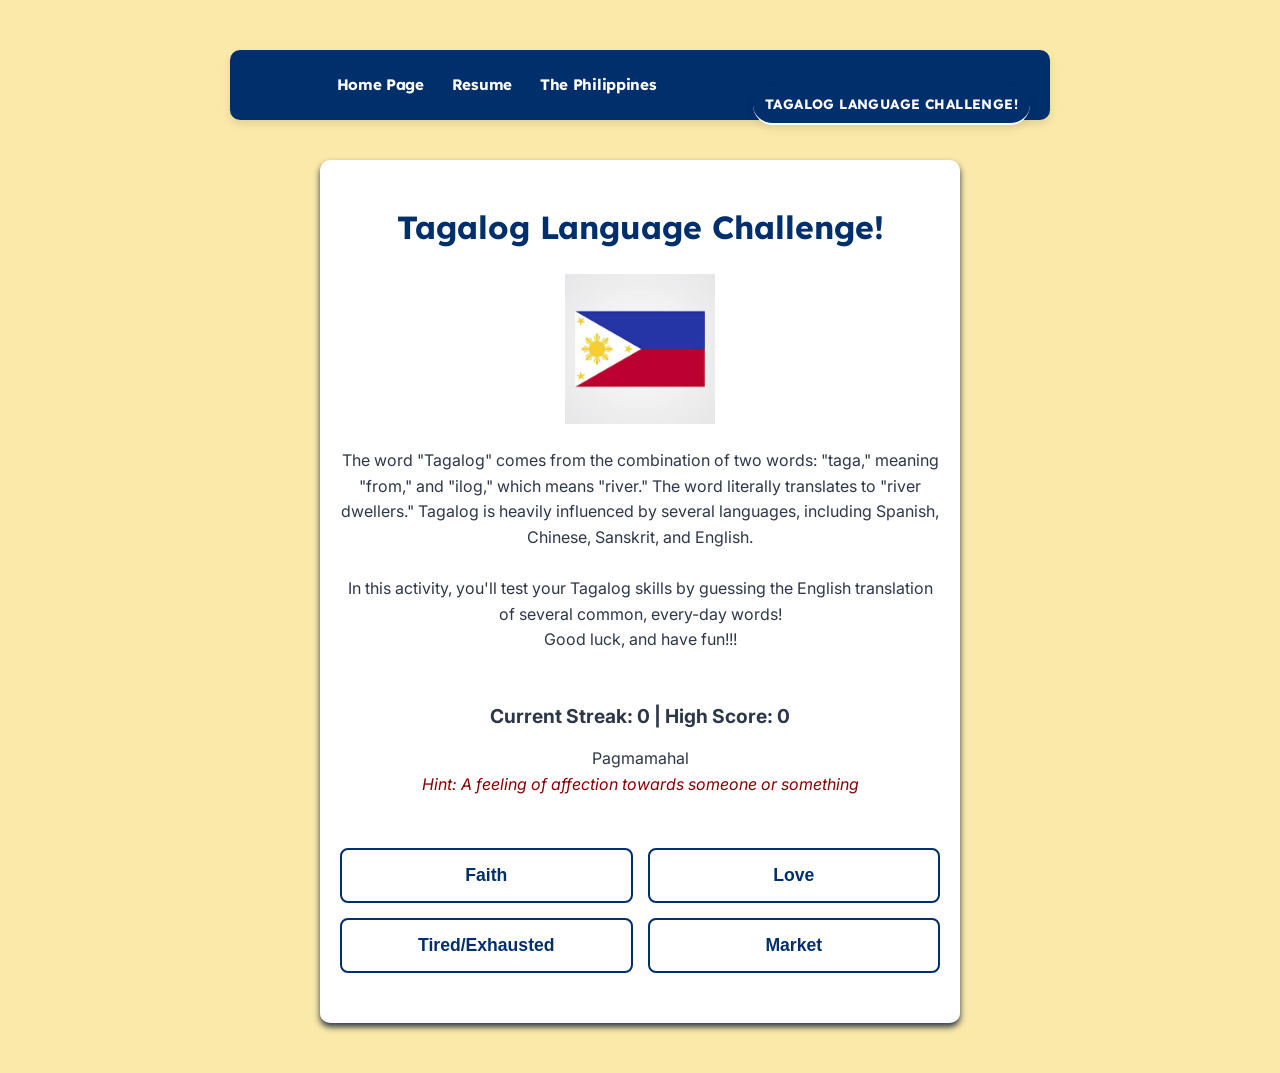
==== app.html @ 9882e41e "Add files via upload" ====
<!DOCTYPE html>
<html lang="en">
<head>
    
    <meta charset="UTF-8">
    <meta name="viewport" content="width=device-width, initial-scale=1.0">
    <title>Tagalog Flashcard Trainer</title>
    
    <link rel="preconnect" href="https://fonts.googleapis.com">
    <link rel="preconnect" href="https://fonts.gstatic.com" crossorigin>
    <link href="https://fonts.googleapis.com/css2?family=Inter:wght@400;500&family=Lexend:wght@600;700&display=swap" rel="stylesheet">
    <link rel="stylesheet" href="custom.css">

</head>
<body>
    
    <div class="nav-menu"> 
        <a href="index.html">Home Page</a>
        <a href="resume.html">Resume</a>
        <a href="scratch.html">The Philippines</a>
        <a href="#" class="active">Tagalog Language Challenge!</a>
    </div>

    <div class="app-container content-box">

        <h1 style="color:#002f6c; text-align:center">Tagalog Language Challenge!</h1>

    <div>
        <img src="Flag3.jpeg" height="150" alt="Filipino Flag">

        <p>
            The word "Tagalog" comes from the combination of two words: "taga," meaning "from," and "ilog," which means "river." The word literally translates to "river dwellers." Tagalog is heavily influenced by several languages, including Spanish, Chinese, Sanskrit, and English. <br><br>
            In this activity, you'll test your Tagalog skills by guessing the English translation of several common, every-day words! <br>
            Good luck, and have fun!!! <br>
        </p>

        <div class="progress-container">
            <div id="progress" class="progress-bar"></div>
        </div>

        <div class="score-tracker">
            Current Streak: <span id="streak-count">0</span> |
            High Score: <span id="high-score">0</span>
        </div>

        <div class="Flashcard">
            <div id="card-word" class="tagalog-word">Mabuhay!</div>
            <div id="card-hint" class="context-hint">Positive greeting or excited exclamation</div>
        </div>

        <div id="feedback-msg" class="feedback"></div>

        <div class="options-grid">
            <!-- Updated onclick function names to match the script precisely -->
            <button class="btn-option" onclick="checkAnswer(0)" id="opt0">Option #1</button>
            <button class="btn-option" onclick="checkAnswer(1)" id="opt1">Option #2</button>
            <button class="btn-option" onclick="checkAnswer(2)" id="opt2">Option #3</button>
            <button class="btn-option" onclick="checkAnswer(3)" id="opt3">Option #4</button>
        </div>

        <script>
            // Added missing commas between objects
            const vocabularyPool = [
                { word: "Mabuhay", hint: "Positive greeting or excited exclamation", correct: "Welcome" },
                { word: "Nanay", hint: "Indicates an affectionate relationship with a maternal elder", correct: "Mom" },
                { word: "Tatay", hint: "Indicates an affectionate relationship with a paternal elder", correct: "Dad" },
                { word: "Kaligayahan", hint: "Positive adjective for describing feelings", correct: "Joy" },
                { word: "Pamilya", hint: "A collection of relatives", correct: "Family" },
                { word: "Simbahan", hint: "A place to go to worship", correct: "Church" },
                { word: "Pagmamahal", hint: "A feeling of affection towards someone or something", correct: "Love" },
                { word: "Umaga", hint: "Hours in the day before noon", correct: "Morning" },
                { word: "Gabi", hint: "Hours in the day after 6pm", correct: "Night/Evening" },
                { word: "Palagi", hint: "An extended or infinite period of time", correct: "Forever" },
                { word: "Maganda", hint: "A synonym for pretty or attractive", correct: "Beautiful" },
                { word: "Masarap", hint: "To taste good", correct: "Delicious" },
                { word: "Gutom", hint: "To crave or desire food", correct: "Hungry" },
                { word: "Pagod", hint: "The feeling you get at the end of a long day", correct: "Tired/Exhausted" },
                { word: "Pananampalataya", hint: "Belief in something you cannot see or feel", correct: "Faith" },
                { word: "Palengke", hint: "A place to go to shop", correct: "Market" }
            ];

            // Standardized capitalization across all variables
            let currentCardIndex = 0;
            let streak = 0;
            let highestStreak = 0;
            let currentOptions = [];

            function initGame() {
                vocabularyPool.sort(() => Math.random() - 0.5);
                loadCard(0);
            }

            function loadCard(index){
                if(index >= vocabularyPool.length){
                    index = 0;
                    vocabularyPool.sort(() => Math.random() - 0.5);
                }

                currentCardIndex = index;
                const currentItem = vocabularyPool[index];

                document.getElementById("card-word").innerText = currentItem.word;
                // Swapped single quotes to backticks for template strings
                document.getElementById("card-hint").innerText = `Hint: ${currentItem.hint}`;
                document.getElementById("feedback-msg").innerText = "";

                let options = [currentItem.correct];
                while (options.length < 4) {
                    let randomItem = vocabularyPool[Math.floor(Math.random() * vocabularyPool.length)].correct;
                    if (!options.includes(randomItem)) {
                        options.push(randomItem);
                    }
                }

                options.sort(() => Math.random() - 0.5);
                currentOptions = options;

                for(let i = 0; i < 4; i++){
                    // Swapped string formatting so IDs hook accurately
                    document.getElementById("opt" + i).innerText = options[i];
                    document.getElementById("opt" + i).disabled = false;
                }

                let progressPercent = (index / vocabularyPool.length) * 100;
                document.getElementById("progress").style.width = `${progressPercent}%`;
            }

            function checkAnswer(selectedIndex) {
                const correctAnswerText = vocabularyPool[currentCardIndex].correct;
                const feedbackContainer = document.getElementById("feedback-msg");

                for(let i = 0; i < 4; i++) {
                    document.getElementById("opt" + i).disabled = true;
                }

                if (currentOptions[selectedIndex] === correctAnswerText) {
                    streak++;
                    feedbackContainer.className = "feedback correct";
                    feedbackContainer.innerText = "Tama! (Correct!)";
                    if (streak > highestStreak) {
                        highestStreak = streak;
                    }
                } else {
                    streak = 0;
                    feedbackContainer.className = "feedback wrong"; // Matches your CSS class name
                    feedbackContainer.innerText = `Mali! Correct Answer: ${correctAnswerText}`;
                }

                document.getElementById("streak-count").innerText = streak;
                document.getElementById("high-score").innerText = highestStreak;

                setTimeout(() => {
                    loadCard(currentCardIndex + 1);
                }, 2000);
            }

            window.onload = initGame;
        </script>
    </div>

</body>
</html>
---- custom.css ----
body {
    /* 1. ONLY the main page gets your signature yellow background */
    background-color: rgb(250, 233, 168); 
    margin: 50px;
    padding: 0;
}

body, p, span, li, div {
    /* 2. Your text gets the gorgeous Inter font, but NO background color here */
    font-family: 'Inter', -apple-system, BlinkMacSystemFont, sans-serif !important;
    color: #2d3748;            
    line-height: 1.6;          
}

h1 {
    color: #002f6c !important; /* 🛠️ Changes the title from harsh black to your gorgeous theme navy! */
    font-family: 'Lexend', sans-serif !important;
}

h2, h3, .nav-menu a, .home-container2 a {
    font-family: 'Lexend', sans-serif !important;
    letter-spacing: -0.02em;   
    color: #2d3748;
}

/* Content Containers */
.content-box {
    background-color: #ffffff;
    padding: 20px;
    border-radius: 10px;
    margin-bottom: 20px;
    box-shadow: 0 4px 6px;
    max-width: 800px;
    width: 100%;
    margin-left: auto;
    margin-right: auto;
}

/* App Styles */

.app-container {
    max-width: 600px;
    margin: 40px auto;
    text-align: center;
}

.flashcard {
    background-color: #ffffff;
    border: 2px; solid; color: #00518b;
    border-radius: 15px;
    padding: 50px 20px;
    margin: 30px auto;
    min-height: 120px;
    display: flex;
    flex-direction: column;
    justify-content: center;
    align-items: center;
    box-shadow: 0 6px 12px rgba(0,0,0,0,1)
    transition: transform 0.2s;
}

.flashcard.hover {
    transform:scale(1.02)
}

.context-hint {
    font-size: 1rem;
    color: #850000;
    font-style: italic;
}

.options-grid {
    display: grid;
    grid-template-columns: 1fr 1fr;
    gap: 15px;
    margin-bottom: 30px;
}

.btn-option {
    background-color: #ffffff;
    border: 2px solid #002f6c;
    color: #002f6c;
    padding: 15px;
    font-size: 1.1rem;
    font-weight: bold;
    border-radius: 8px;
    cursor: pointer;
    transition: all 0.3s;
}

.btn-option:hover {
    background-color: #002f6c;
    color: #ffffff;
}

.score-tracker {
    font-size: 1.2rem;
    margin-bottom: 15px;
    font-weight: bold;
}

.feedback {
    font-size: 1.3rem;
    font-weight: bold;
    height: 30px;
    margin-bottom: 20px;
}

.correct {
    color: #015e06
}

.incorrect {
    color: #d60404;
}

.progress-container {
    background-color: #ffffff;
    border-radius: 10px;
    height: 12px;
    width: 100%;
    margin-bottom: 20px;
    overflow: hidden;
}

.progress-bar {
    background-color: #002f6c;
    height: 100%;
    width: 0%;
    transition: width 0.3s ease;
}

/* Resume Styles */

.resume-container {
    text-align: left;
    max-width: 800px;
}

.resume-header {
    text-align: center;
    border-bottom: 2px solid #00123b;
    padding-bottom: 20px;
    margin-bottom: 25px;
}

.resume-header h1 {
    margin-bottom: 5px;
    color: #00123b;
}

.resume-subtitle {
    margin: 0;
    font-size: 0.95rem;
    color: #2e52a6
}

.resume-section {
    color: #2e52a6;
    border-bottom: 1px solid #ddd;
    padding-bottom: 5px;
}

.resume-row {
    display: flex;
    justify-content: space-between;
    font-style: normal;
    color: #000000;
    margin-bottom: 5px;
}

.resume-list {
    margin-top: 20px;
    padding-left: 20px;
    line-height: 1.5;
}

.resume-bulleted-list {
    padding-left: 20px;
    margin: 0;
    line-height: 1.5;
    color: #000000;
}

.job-spacing {
    margin-top: 20px;
}

/* Home Page Styles */

.home-container {
    max-width: 800px;
    margin: 40px auto;
    text-align: center;
}

.home-container1 {
    text-align: center;
    color: #000000;
    margin-top: 20px;
}

.home-container2 {
    text-align: center;
    color: #002f6c;
    max-width: 800px;
    width: 100%;
    margin-left: auto;
    margin-right: auto;
}

.profile-section {
    margin: 25px 0;
}

.intro-text {
    font-size: 1rem;
    line-height: 1.7;
    color: #333;
    text-align: justify;
    margin-bottom: 30px;
    text-align: center;
}

.portal-grid {
    display: grid;
    grid-template-columns: repeat(3,1fr);
    gap: 20px;
    margin-top: 30px;
}

.portal-card {
    background-color: #ffffff;
    border: 2px solid #002f6c
    border-radius: 10px;
    padding: 20px;
    text-decoration: none;
    color: #333;
}

.portal-card-hover {
    transform: translateY(-5px);
    background-color: #002f6c;
    color: #ffffff
}

.portal-card3 {
    margin-top: 0;
    color:#002f6c
}

.portal-card:hover3 {
    font-size: 0.95rem;
    margin-bottom: 0;
}

.nav-menu {
    background-color: #002f6c;
    padding: 15px 10px;
    position: sticky;
    top: 10px;                
    
    /* Force the box to expand to a safe percentage width */
    width: 100% !important;       
    max-width: 800px !important;
    margin: 15px auto 30px auto !important; 
    
    border-radius: 10px;      
    box-shadow: 0 4px 8px rgba(0, 0, 0, 0.1);
    z-index: 1000;
    
    /* Simple inline block layout as a fallback */
    display: block !important;
    text-align: center;
}

/* Tighter padding on the links to guarantee they fit inside that 92% width */
.nav-menu a {
    color: #ffffff;
    text-decoration: none;
    font-weight: bold;
    font-size: 0.95rem;          
    padding: 8px 12px !important;           
    display: inline-block;
    white-space: nowrap;         
}

/* Tab Hover Effect */
.nav-menu a:hover {
    background-color: #ffffff;
    color: #002f6c;
}

/* Highlight the current active tab */
.nav-menu a.active {
    background-color: rgba(255, 255, 255, 0.15);
    border-bottom: 2px solid #ffffff;
    border-radius: 0;
}

.nav-menua:visited {
    color: #000000;
}

/* sub-boxes */
.home-container3 {
    background-color: #9bcdff;    /* Clean white box background */
    border: 2px solid #002f6c;    /* Your signature blue border */
    padding: 12px 20px;
    border-radius: 10px;          /* Perfectly rounded edges */
    
    /* Auto-centering and responsive sizing */
    width: fit-content;           /* Shrunk-wraps exactly to the text */
    max-width: 90%;
    margin: 20px auto 30px auto;  /* Centers the box perfectly on the page */
    
    /* Layout positioning */
    display: flex;
    justify-content: center;
    align-items: center;
    gap: 15px;                    /* Perfect, even spacing between links */
    box-shadow: 0 4px 10px rgba(0, 0, 0, 0.05);
}

/* Links inside the sub-menu box */
.home-container3a {
    color: #002f6c;               /* Blue text */
    text-decoration: none;
    font-weight: bold;
    font-size: 0.95rem;
    padding: 6px 12px;
    border-radius: 5px;
    white-space: nowrap;          /* Guaranteed to stay on one line */
    transition: all 0.2s ease-in-out;
}

.home-container3a:visited {
    color: #002f6c;
}

/* Hover effect for the sub-menu links */
.home-container3a:hover {
    background-color: #002f6c;    /* Inverts to blue background on hover */
    color: #ffffff;               /* White text on hover */
}

/* ==========================================
   1. RESTORE THE SUB-MENU BLUE BOX
   ========================================== */
.home-container4 {
    background-color: #a4cdff !important; /* Forces your light blue box background back in */
    border: 2px solid #002f6c !important; /* Clean dark blue frame border */
    padding: 12px 24px !important;
    border-radius: 12px !important;       /* Nicely rounded corners */
    max-width: 750px !important;          /* Keeps it balanced in the center */
    margin: 25px auto !important;         /* Centers the container on your screen */
    
    /* Re-enables the flex layout to space your links out beautifully */
    display: flex !important;
    justify-content: space-around !important; 
    align-items: center !important;
    gap: 15px !important;
}

/* ==========================================
   2. CLEAN LINK STYLES INSIDE THE BOX ONLY
   ========================================== */
.home-container4 a,
.home-container4 a:link,
.home-container4 a:visited {
    color: #002f6c !important;           /* Keeps your links dark blue */
    text-decoration: none !important;    /* Keeps the underlines hidden */
    font-weight: bold !important;
    font-size: 0.95rem !important;
    padding: 6px 14px !important;
    border-radius: 6px !important;
    white-space: nowrap !important;      /* Prevents words from breaking onto two lines */
    transition: all 0.2s ease-in-out !important;
}

/* Elegant fill effect on hover */
.home-container4 a:hover {
    background-color: #002f6c !important;
    color: #ffffff !important;           /* Turns text crisp white */
}

/* ==========================================
   PHOTO GALLERY GRID ARCHITECTURE
   ========================================== */
.photo-gallery {
    display: flex;
    justify-content: center; /* Centers the images perfectly under your text */
    gap: 20px;               /* Adds clean, modern breathing room between the photos */
    margin-top: 30px;        /* Spaces the gallery away from your paragraphs */
    margin-bottom: 15px;     
    flex-wrap: wrap;         /* Ensures they gracefully stack on small mobile screens */
}

/* Elegant, uniform styling for the images */
.photo-gallery img {
    width: 100%;
    max-width: 280px;        /* Keeps the image sizes consistent and balanced */
    height: 220px;           /* Flips them into a matching landscape/aspect ratio block */
    object-fit: cover;       /* 🛠️ Crucial: Crops them cleanly without distortion or stretching */
    
    border-radius: 12px;     /* Rounds the corners to perfectly match your navbar and boxes */
    border: 1px solid rgba(0, 0, 0, 0.08); /* Soft, premium outer hairline border */
    box-shadow: 0 4px 12px rgba(0, 0, 0, 0.06); /* Adds soft depth underneath the pictures */
    
    transition: transform 0.25s ease-in-out, box-shadow 0.25s ease-in-out;
}

/* Smooth micro-interaction when a user hovers over a photo */
.photo-gallery img:hover {
    transform: translateY(-4px); /* Subtle physical lifting effect */
    box-shadow: 0 8px 20px rgba(0, 0, 0, 0.12); /* Deepens shadow on hover */
}

/* ==========================================
   YOUTUBE VIDEO CENTERING & BOX STYLES
   ========================================== */
.video-container {
    display: flex;
    justify-content: center; /* Centers the video horizontally */
    align-items: center;
    margin: 30px auto;       /* Adds clean vertical spacing above and below */
    width: 100%;
}

/* Optional: Make the video player look premium */
.video-container iframe {
    border-radius: 12px;     /* Matches your site's rounded design theme */
    box-shadow: 0 4px 15px rgba(0, 0, 0, 0.1); /* Adds a soft drop shadow */
    border: none;            /* Removes default harsh borders */
}

/* ==========================================
   UPGRADE "BACK TO TOP" TO A PREMIUM BUTTON
   ========================================== */
a[href="#top"], 
a[href="#"]:is(:link, :visited) {
    /* If your link points to a specific top id, target that id attribute directly */
    display: inline-block;
    background-color: #002f6c;    /* Deep theme blue */
    color: #ffffff !important;    /* Crisp white text */
    text-decoration: none !important; /* Wipes out the harsh underline */
    
    font-family: 'Lexend', sans-serif !important;
    font-size: 0.85rem !important;
    font-weight: bold;
    letter-spacing: 0.03em;
    text-transform: uppercase;    /* Gives it a clean dashboard feel */
    
    padding: 10px 18px;
    border-radius: 30px;          /* Perfectly rounded pill shape */
    box-shadow: 0 4px 10px rgba(0, 0, 0, 0.08);
    
    float: right;                 /* Pushes it right, matching your image placement */
    margin-top: 20px;
    margin-right: 10px;
    transition: all 0.2s ease-in-out;
}

/* Smooth hover interaction */
a[href="#top"]:hover,
a[href="#"]:hover {
    background-color: #a4cdff;    /* Shifts to light blue on hover */
    color: #002f6c !important;    /* Inverts text to dark blue */
    transform: translateY(-2px);  /* Subtle physical lift */
    box-shadow: 0 6px 15px rgba(0, 0, 0, 0.12);
}
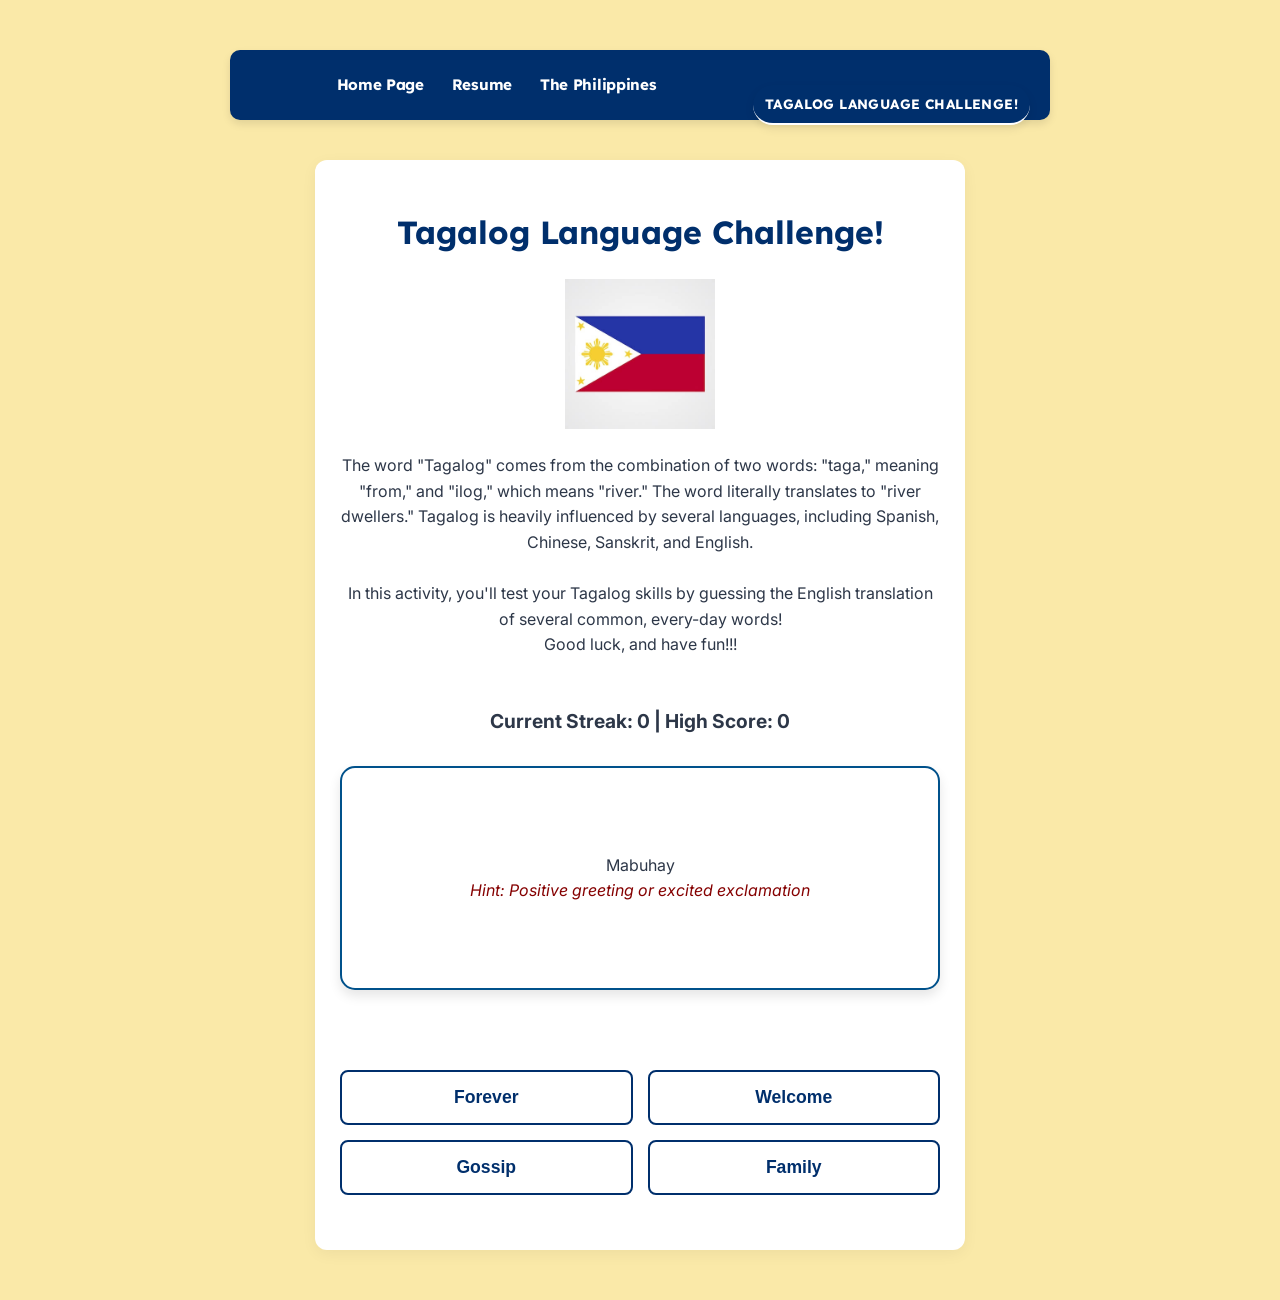
==== commit ad8fbde5: "Add files via upload" ====
--- a/app.html
+++ b/app.html
@@ -1,16 +1,14 @@
 <!DOCTYPE html>
 <html lang="en">
 <head>
-    
     <meta charset="UTF-8">
     <meta name="viewport" content="width=device-width, initial-scale=1.0">
-    <title>Tagalog Flashcard Trainer</title>
+    <title>Tagalog Language Challenge!</title>
     
     <link rel="preconnect" href="https://fonts.googleapis.com">
     <link rel="preconnect" href="https://fonts.gstatic.com" crossorigin>
     <link href="https://fonts.googleapis.com/css2?family=Inter:wght@400;500&family=Lexend:wght@600;700&display=swap" rel="stylesheet">
     <link rel="stylesheet" href="custom.css">
-
 </head>
 <body>
     
@@ -22,141 +20,176 @@
     </div>
 
     <div class="app-container content-box">
-
         <h1 style="color:#002f6c; text-align:center">Tagalog Language Challenge!</h1>
 
-    <div>
-        <img src="Flag3.jpeg" height="150" alt="Filipino Flag">
+        <div>
+            <img src="Flag3.jpeg" height="150" alt="Filipino Flag">
 
-        <p>
-            The word "Tagalog" comes from the combination of two words: "taga," meaning "from," and "ilog," which means "river." The word literally translates to "river dwellers." Tagalog is heavily influenced by several languages, including Spanish, Chinese, Sanskrit, and English. <br><br>
-            In this activity, you'll test your Tagalog skills by guessing the English translation of several common, every-day words! <br>
-            Good luck, and have fun!!! <br>
-        </p>
+            <p>
+                The word "Tagalog" comes from the combination of two words: "taga," meaning "from," and "ilog," which means "river." The word literally translates to "river dwellers." Tagalog is heavily influenced by several languages, including Spanish, Chinese, Sanskrit, and English. <br><br>
+                In this activity, you'll test your Tagalog skills by guessing the English translation of several common, every-day words! <br>
+                Good luck, and have fun!!! <br>
+            </p>
 
-        <div class="progress-container">
-            <div id="progress" class="progress-bar"></div>
+            <div class="progress-container">
+                <div id="progress" class="progress-bar"></div>
+            </div>
+
+            <div class="score-tracker">
+                Current Streak: <span id="streak-count">0</span> |
+                High Score: <span id="high-score">0</span>
+            </div>
+
+            <!-- Note the lowercase class 'flashcard' matches your custom.css exactly -->
+            <div class="flashcard">
+                <div id="card-word" class="tagalog-word">Mabuhay!</div>
+                <div id="card-hint" class="context-hint">Positive greeting or excited exclamation</div>
+            </div>
+
+            <div id="feedback-msg" class="feedback"></div>
+
+            <div class="options-grid">
+                <button class="btn-option" onclick="checkAnswer(0)" id="opt0">Option #1</button>
+                <button class="btn-option" onclick="checkAnswer(1)" id="opt1">Option #2</button>
+                <button class="btn-option" onclick="checkAnswer(2)" id="opt2">Option #3</button>
+                <button class="btn-option" onclick="checkAnswer(3)" id="opt3">Option #4</button>
+            </div>
         </div>
 
-        <div class="score-tracker">
-            Current Streak: <span id="streak-count">0</span> |
-            High Score: <span id="high-score">0</span>
+        <div id="congratulations-screen" style="display: none;">
+            <h1 id="concap-heading" class="correct">🎉 Congratulations!</h1>
+            <h2 id="concap-subtitle" class="home-container2">You have completed the Tagalog Language Challenge!</h2>
+            
+            <div class="content-box">
+                <p class="score-tracker">Final Score: <span id="final-score">0</span> / <span id="total-cards">0</span> (<span id="final-percentage">0</span>%)</p>
+                <p id="concap-feedback-text" class="intro-text">You've completely mastered this set. Incredible work!</p>
+            </div>
+            
+            <!-- Added restart function call directly here -->
+            <button id="btn-restart" class="btn-option" onclick="resetGame()" style="max-width: 200px; margin: 0 auto;">
+                Try Again
+            </button>
         </div>
 
-        <div class="Flashcard">
-            <div id="card-word" class="tagalog-word">Mabuhay!</div>
-            <div id="card-hint" class="context-hint">Positive greeting or excited exclamation</div>
-        </div>
+    </div> <!-- Main app container close -->
 
-        <div id="feedback-msg" class="feedback"></div>
+    <script>
+        const vocabularyPool = [
+            { word: "Mabuhay", hint: "Positive greeting or excited exclamation", correct: "Welcome" },
+            { word: "Nanay", hint: "Indicates an affectionate relationship with a maternal elder", correct: "Mom" },
+            { word: "Tatay", hint: "Indicates an affectionate relationship with a paternal elder", correct: "Dad" },
+            { word: "Kaligayahan", hint: "Positive adjective for describing feelings", correct: "Joy" },
+            { word: "Pamilya", hint: "A collection of relatives", correct: "Family" },
+            { word: "Simbahan", hint: "A place to go to worship", correct: "Church" },
+            { word: "Pagmamahal", hint: "A feeling of affection towards someone or something", correct: "Love" },
+            { word: "Umaga", hint: "Hours in the day before noon", correct: "Morning" },
+            { word: "Gabi", hint: "Hours in the day after 6pm", correct: "Night/Evening" },
+            { word: "Palagi", hint: "An extended or infinite period of time", correct: "Forever" },
+            { word: "Maganda", hint: "A synonym for pretty or attractive", correct: "Beautiful" },
+            { word: "Masarap", hint: "To taste good", correct: "Delicious" },
+            { word: "Gutom", hint: "To crave or desire food", correct: "Hungry" },
+            { word: "Pagod", hint: "The feeling you get at the end of a long day", correct: "Tired/Exhausted" },
+            { word: "Pananampalataya", hint: "Belief in something you cannot see or feel", correct: "Faith" },
+            { word: "Palengke", hint: "A place to go to shop", correct: "Market" },
+            { word: "Anak", hint: "A young human", correct: "Child" },
+            { word: "Aklat", hint: "Something you can read", correct: "Book" },
+            { word: "Marites/Chika", hint: "Spreading neighborhood drama", correct: "Gossip" },
+            { word: "Bulaklak", hint: "A pretty plant", correct: "Flower" }
+        ];
 
-        <div class="options-grid">
-            <!-- Updated onclick function names to match the script precisely -->
-            <button class="btn-option" onclick="checkAnswer(0)" id="opt0">Option #1</button>
-            <button class="btn-option" onclick="checkAnswer(1)" id="opt1">Option #2</button>
-            <button class="btn-option" onclick="checkAnswer(2)" id="opt2">Option #3</button>
-            <button class="btn-option" onclick="checkAnswer(3)" id="opt3">Option #4</button>
-        </div>
+        let currentCardIndex = 0;
+        let streak = 0;
+        let highestStreak = 0;
+        let currentOptions = [];
+        let score = 0; 
 
-        <script>
-            // Added missing commas between objects
-            const vocabularyPool = [
-                { word: "Mabuhay", hint: "Positive greeting or excited exclamation", correct: "Welcome" },
-                { word: "Nanay", hint: "Indicates an affectionate relationship with a maternal elder", correct: "Mom" },
-                { word: "Tatay", hint: "Indicates an affectionate relationship with a paternal elder", correct: "Dad" },
-                { word: "Kaligayahan", hint: "Positive adjective for describing feelings", correct: "Joy" },
-                { word: "Pamilya", hint: "A collection of relatives", correct: "Family" },
-                { word: "Simbahan", hint: "A place to go to worship", correct: "Church" },
-                { word: "Pagmamahal", hint: "A feeling of affection towards someone or something", correct: "Love" },
-                { word: "Umaga", hint: "Hours in the day before noon", correct: "Morning" },
-                { word: "Gabi", hint: "Hours in the day after 6pm", correct: "Night/Evening" },
-                { word: "Palagi", hint: "An extended or infinite period of time", correct: "Forever" },
-                { word: "Maganda", hint: "A synonym for pretty or attractive", correct: "Beautiful" },
-                { word: "Masarap", hint: "To taste good", correct: "Delicious" },
-                { word: "Gutom", hint: "To crave or desire food", correct: "Hungry" },
-                { word: "Pagod", hint: "The feeling you get at the end of a long day", correct: "Tired/Exhausted" },
-                { word: "Pananampalataya", hint: "Belief in something you cannot see or feel", correct: "Faith" },
-                { word: "Palengke", hint: "A place to go to shop", correct: "Market" }
-            ];
+        function initGame() {
+            vocabularyPool.sort(() => Math.random() - 0.5);
+            loadCard(0);
+        }
 
-            // Standardized capitalization across all variables
-            let currentCardIndex = 0;
-            let streak = 0;
-            let highestStreak = 0;
-            let currentOptions = [];
-
-            function initGame() {
-                vocabularyPool.sort(() => Math.random() - 0.5);
-                loadCard(0);
+        function loadCard(index){
+            if (index >= vocabularyPool.length) {
+                showCongratulations(); 
+                return; 
             }
 
-            function loadCard(index){
-                if(index >= vocabularyPool.length){
-                    index = 0;
-                    vocabularyPool.sort(() => Math.random() - 0.5);
+            currentCardIndex = index;
+            const currentItem = vocabularyPool[index];
+
+            document.getElementById("card-word").innerText = currentItem.word;
+            document.getElementById("card-hint").innerText = `Hint: ${currentItem.hint}`;
+            document.getElementById("feedback-msg").innerText = "";
+
+            let options = [currentItem.correct];
+            while (options.length < 4) {
+                let randomItem = vocabularyPool[Math.floor(Math.random() * vocabularyPool.length)].correct;
+                if (!options.includes(randomItem)) {
+                    options.push(randomItem);
                 }
-
-                currentCardIndex = index;
-                const currentItem = vocabularyPool[index];
-
-                document.getElementById("card-word").innerText = currentItem.word;
-                // Swapped single quotes to backticks for template strings
-                document.getElementById("card-hint").innerText = `Hint: ${currentItem.hint}`;
-                document.getElementById("feedback-msg").innerText = "";
-
-                let options = [currentItem.correct];
-                while (options.length < 4) {
-                    let randomItem = vocabularyPool[Math.floor(Math.random() * vocabularyPool.length)].correct;
-                    if (!options.includes(randomItem)) {
-                        options.push(randomItem);
-                    }
-                }
-
-                options.sort(() => Math.random() - 0.5);
-                currentOptions = options;
-
-                for(let i = 0; i < 4; i++){
-                    // Swapped string formatting so IDs hook accurately
-                    document.getElementById("opt" + i).innerText = options[i];
-                    document.getElementById("opt" + i).disabled = false;
-                }
-
-                let progressPercent = (index / vocabularyPool.length) * 100;
-                document.getElementById("progress").style.width = `${progressPercent}%`;
             }
 
-            function checkAnswer(selectedIndex) {
-                const correctAnswerText = vocabularyPool[currentCardIndex].correct;
-                const feedbackContainer = document.getElementById("feedback-msg");
+            options.sort(() => Math.random() - 0.5);
+            currentOptions = options;
 
-                for(let i = 0; i < 4; i++) {
-                    document.getElementById("opt" + i).disabled = true;
-                }
-
-                if (currentOptions[selectedIndex] === correctAnswerText) {
-                    streak++;
-                    feedbackContainer.className = "feedback correct";
-                    feedbackContainer.innerText = "Tama! (Correct!)";
-                    if (streak > highestStreak) {
-                        highestStreak = streak;
-                    }
-                } else {
-                    streak = 0;
-                    feedbackContainer.className = "feedback wrong"; // Matches your CSS class name
-                    feedbackContainer.innerText = `Mali! Correct Answer: ${correctAnswerText}`;
-                }
-
-                document.getElementById("streak-count").innerText = streak;
-                document.getElementById("high-score").innerText = highestStreak;
-
-                setTimeout(() => {
-                    loadCard(currentCardIndex + 1);
-                }, 2000);
+            for(let i = 0; i < 4; i++){
+                document.getElementById("opt" + i).innerText = options[i];
+                document.getElementById("opt" + i).disabled = false;
             }
 
-            window.onload = initGame;
-        </script>
-    </div>
+            let progressPercent = (index / vocabularyPool.length) * 100;
+            document.getElementById("progress").style.width = `${progressPercent}%`;
+        }
 
+        function checkAnswer(selectedIndex) {
+            const correctAnswerText = vocabularyPool[currentCardIndex].correct;
+            const feedbackContainer = document.getElementById("feedback-msg");
+
+            for(let i = 0; i < 4; i++) {
+                document.getElementById("opt" + i).disabled = true;
+            }
+
+            if (currentOptions[selectedIndex] === correctAnswerText) {
+                streak++;
+                score++;
+                feedbackContainer.className = "feedback correct";
+                feedbackContainer.innerText = "Tama! (Correct!)";
+                if (streak > highestStreak) {
+                    highestStreak = streak;
+                }
+            } else {
+                streak = 0;
+                feedbackContainer.className = "feedback wrong"; 
+                feedbackContainer.innerText = `Mali! Correct Answer: ${correctAnswerText}`;
+            }
+
+            document.getElementById("streak-count").innerText = streak;
+            document.getElementById("high-score").innerText = highestStreak;
+
+            setTimeout(() => {
+                loadCard(currentCardIndex + 1);
+            }, 2000);
+        }
+
+        // Added the reset wiring function directly into the HTML context scope
+        function resetGame() {
+            score = 0;
+            streak = 0;
+            document.getElementById("streak-count").innerText = streak;
+            document.getElementById('congratulations-screen').style.display = 'none';
+            
+            // Bring the game layout boxes back into view
+            document.querySelector('.flashcard').style.display = 'flex';
+            document.querySelector('.options-grid').style.display = 'grid';
+            document.querySelector('.progress-container').style.display = 'block';
+            
+            initGame();
+        }
+
+        window.onload = initGame;
+    </script>
+
+    <!-- Clean script extension link at the absolute base boundary line -->
+    <script src="script.js"></script>
 </body>
 </html>
--- a/custom.css
+++ b/custom.css
@@ -1,20 +1,17 @@
-
 body {
-    /* 1. ONLY the main page gets your signature yellow background */
-    background-color: rgb(250, 233, 168); 
-    margin: 50px;
+    background-color: rgb(250, 233, 168) !important; /* Forces yellow across ALL pages */
+    margin: 50px;                                      /* Restores your original 50px side margins */
     padding: 0;
 }
 
 body, p, span, li, div {
-    /* 2. Your text gets the gorgeous Inter font, but NO background color here */
     font-family: 'Inter', -apple-system, BlinkMacSystemFont, sans-serif !important;
     color: #2d3748;            
     line-height: 1.6;          
 }
 
 h1 {
-    color: #002f6c !important; /* 🛠️ Changes the title from harsh black to your gorgeous theme navy! */
+    color: #002f6c !important; 
     font-family: 'Lexend', sans-serif !important;
 }
 
@@ -27,18 +24,15 @@
 /* Content Containers */
 .content-box {
     background-color: #ffffff;
-    padding: 20px;
-    border-radius: 10px;
-    margin-bottom: 20px;
-    box-shadow: 0 4px 6px;
+    padding: 25px;
+    border-radius: 12px;
+    margin: 30px auto;        /* Crucial: auto balances the sides to center the boxes! */
+    box-shadow: 0 4px 15px rgba(0, 0, 0, 0.05); 
     max-width: 800px;
-    width: 100%;
-    margin-left: auto;
-    margin-right: auto;
+    width: 90%;                
 }
 
 /* App Styles */
-
 .app-container {
     max-width: 600px;
     margin: 40px auto;
@@ -47,7 +41,7 @@
 
 .flashcard {
     background-color: #ffffff;
-    border: 2px; solid; color: #00518b;
+    border: 2px solid #00518b;
     border-radius: 15px;
     padding: 50px 20px;
     margin: 30px auto;
@@ -56,12 +50,12 @@
     flex-direction: column;
     justify-content: center;
     align-items: center;
-    box-shadow: 0 6px 12px rgba(0,0,0,0,1)
+    box-shadow: 0 6px 12px rgba(0,0,0,0.1);
     transition: transform 0.2s;
 }
 
 .flashcard.hover {
-    transform:scale(1.02)
+    transform: scale(1.02);
 }
 
 .context-hint {
@@ -108,7 +102,7 @@
 }
 
 .correct {
-    color: #015e06
+    color: #015e06;
 }
 
 .incorrect {
@@ -132,7 +126,6 @@
 }
 
 /* Resume Styles */
-
 .resume-container {
     text-align: left;
     max-width: 800px;
@@ -153,7 +146,7 @@
 .resume-subtitle {
     margin: 0;
     font-size: 0.95rem;
-    color: #2e52a6
+    color: #2e52a6;
 }
 
 .resume-section {
@@ -188,7 +181,6 @@
 }
 
 /* Home Page Styles */
-
 .home-container {
     max-width: 800px;
     margin: 40px auto;
@@ -232,7 +224,7 @@
 
 .portal-card {
     background-color: #ffffff;
-    border: 2px solid #002f6c
+    border: 2px solid #002f6c;
     border-radius: 10px;
     padding: 20px;
     text-decoration: none;
@@ -242,15 +234,15 @@
 .portal-card-hover {
     transform: translateY(-5px);
     background-color: #002f6c;
-    color: #ffffff
+    color: #ffffff;
 }
 
 .portal-card3 {
     margin-top: 0;
-    color:#002f6c
-}
-
-.portal-card:hover3 {
+    color:#002f6c;
+}
+
+.portal-card:hover {
     font-size: 0.95rem;
     margin-bottom: 0;
 }
@@ -260,22 +252,16 @@
     padding: 15px 10px;
     position: sticky;
     top: 10px;                
-    
-    /* Force the box to expand to a safe percentage width */
     width: 100% !important;       
     max-width: 800px !important;
     margin: 15px auto 30px auto !important; 
-    
     border-radius: 10px;      
     box-shadow: 0 4px 8px rgba(0, 0, 0, 0.1);
     z-index: 1000;
-    
-    /* Simple inline block layout as a fallback */
     display: block !important;
     text-align: center;
 }
 
-/* Tighter padding on the links to guarantee they fit inside that 92% width */
 .nav-menu a {
     color: #ffffff;
     text-decoration: none;
@@ -286,188 +272,155 @@
     white-space: nowrap;         
 }
 
-/* Tab Hover Effect */
 .nav-menu a:hover {
     background-color: #ffffff;
     color: #002f6c;
 }
 
-/* Highlight the current active tab */
 .nav-menu a.active {
     background-color: rgba(255, 255, 255, 0.15);
     border-bottom: 2px solid #ffffff;
     border-radius: 0;
 }
 
-.nav-menua:visited {
-    color: #000000;
+.nav-menu a:visited {
+    color: #ffffff;
 }
 
 /* sub-boxes */
 .home-container3 {
-    background-color: #9bcdff;    /* Clean white box background */
-    border: 2px solid #002f6c;    /* Your signature blue border */
+    background-color: #9bcdff;    
+    border: 2px solid #002f6c;    
     padding: 12px 20px;
-    border-radius: 10px;          /* Perfectly rounded edges */
-    
-    /* Auto-centering and responsive sizing */
-    width: fit-content;           /* Shrunk-wraps exactly to the text */
+    border-radius: 10px;          
+    width: fit-content;           
     max-width: 90%;
-    margin: 20px auto 30px auto;  /* Centers the box perfectly on the page */
-    
-    /* Layout positioning */
+    margin: 20px auto 30px auto;  
     display: flex;
     justify-content: center;
     align-items: center;
-    gap: 15px;                    /* Perfect, even spacing between links */
+    gap: 15px;                    
     box-shadow: 0 4px 10px rgba(0, 0, 0, 0.05);
 }
 
-/* Links inside the sub-menu box */
-.home-container3a {
-    color: #002f6c;               /* Blue text */
+.home-container3 a {
+    color: #002f6c;               
     text-decoration: none;
     font-weight: bold;
     font-size: 0.95rem;
     padding: 6px 12px;
     border-radius: 5px;
-    white-space: nowrap;          /* Guaranteed to stay on one line */
+    white-space: nowrap;          
     transition: all 0.2s ease-in-out;
 }
 
-.home-container3a:visited {
+.home-container3 a:visited {
     color: #002f6c;
 }
 
-/* Hover effect for the sub-menu links */
-.home-container3a:hover {
-    background-color: #002f6c;    /* Inverts to blue background on hover */
-    color: #ffffff;               /* White text on hover */
-}
-
-/* ==========================================
-   1. RESTORE THE SUB-MENU BLUE BOX
-   ========================================== */
+.home-container3 a:hover {
+    background-color: #002f6c;    
+    color: #ffffff;               
+}
+
 .home-container4 {
-    background-color: #a4cdff !important; /* Forces your light blue box background back in */
-    border: 2px solid #002f6c !important; /* Clean dark blue frame border */
+    background-color: #a4cdff !important; 
+    border: 2px solid #002f6c !important; 
     padding: 12px 24px !important;
-    border-radius: 12px !important;       /* Nicely rounded corners */
-    max-width: 750px !important;          /* Keeps it balanced in the center */
-    margin: 25px auto !important;         /* Centers the container on your screen */
-    
-    /* Re-enables the flex layout to space your links out beautifully */
+    border-radius: 12px !important;       
+    max-width: 750px !important;          
+    margin: 25px auto !important;         
     display: flex !important;
     justify-content: space-around !important; 
     align-items: center !important;
     gap: 15px !important;
 }
 
-/* ==========================================
-   2. CLEAN LINK STYLES INSIDE THE BOX ONLY
-   ========================================== */
 .home-container4 a,
 .home-container4 a:link,
 .home-container4 a:visited {
-    color: #002f6c !important;           /* Keeps your links dark blue */
-    text-decoration: none !important;    /* Keeps the underlines hidden */
+    color: #002f6c !important;           
+    text-decoration: none !important;    
     font-weight: bold !important;
     font-size: 0.95rem !important;
     padding: 6px 14px !important;
     border-radius: 6px !important;
-    white-space: nowrap !important;      /* Prevents words from breaking onto two lines */
+    white-space: nowrap !important;      
     transition: all 0.2s ease-in-out !important;
 }
 
-/* Elegant fill effect on hover */
 .home-container4 a:hover {
     background-color: #002f6c !important;
-    color: #ffffff !important;           /* Turns text crisp white */
-}
-
-/* ==========================================
-   PHOTO GALLERY GRID ARCHITECTURE
-   ========================================== */
+    color: #ffffff !important;           
+}
+
+/* Photo Gallery */
 .photo-gallery {
     display: flex;
-    justify-content: center; /* Centers the images perfectly under your text */
-    gap: 20px;               /* Adds clean, modern breathing room between the photos */
-    margin-top: 30px;        /* Spaces the gallery away from your paragraphs */
+    justify-content: center; 
+    gap: 20px;               
+    margin-top: 30px;        
     margin-bottom: 15px;     
-    flex-wrap: wrap;         /* Ensures they gracefully stack on small mobile screens */
-}
-
-/* Elegant, uniform styling for the images */
+    flex-wrap: wrap;         
+}
+
 .photo-gallery img {
     width: 100%;
-    max-width: 280px;        /* Keeps the image sizes consistent and balanced */
-    height: 220px;           /* Flips them into a matching landscape/aspect ratio block */
-    object-fit: cover;       /* 🛠️ Crucial: Crops them cleanly without distortion or stretching */
-    
-    border-radius: 12px;     /* Rounds the corners to perfectly match your navbar and boxes */
-    border: 1px solid rgba(0, 0, 0, 0.08); /* Soft, premium outer hairline border */
-    box-shadow: 0 4px 12px rgba(0, 0, 0, 0.06); /* Adds soft depth underneath the pictures */
-    
+    max-width: 280px;        
+    height: 220px;           
+    object-fit: cover;       
+    border-radius: 12px;     
+    border: 1px solid rgba(0, 0, 0, 0.08); 
+    box-shadow: 0 4px 12px rgba(0, 0, 0, 0.06); 
     transition: transform 0.25s ease-in-out, box-shadow 0.25s ease-in-out;
 }
 
-/* Smooth micro-interaction when a user hovers over a photo */
 .photo-gallery img:hover {
-    transform: translateY(-4px); /* Subtle physical lifting effect */
-    box-shadow: 0 8px 20px rgba(0, 0, 0, 0.12); /* Deepens shadow on hover */
-}
-
-/* ==========================================
-   YOUTUBE VIDEO CENTERING & BOX STYLES
-   ========================================== */
+    transform: translateY(-4px); 
+    box-shadow: 0 8px 20px rgba(0, 0, 0, 0.12); 
+}
+
+/* Video Container */
 .video-container {
     display: flex;
-    justify-content: center; /* Centers the video horizontally */
+    justify-content: center; 
     align-items: center;
-    margin: 30px auto;       /* Adds clean vertical spacing above and below */
+    margin: 30px auto;       
     width: 100%;
 }
 
-/* Optional: Make the video player look premium */
 .video-container iframe {
-    border-radius: 12px;     /* Matches your site's rounded design theme */
-    box-shadow: 0 4px 15px rgba(0, 0, 0, 0.1); /* Adds a soft drop shadow */
-    border: none;            /* Removes default harsh borders */
-}
-
-/* ==========================================
-   UPGRADE "BACK TO TOP" TO A PREMIUM BUTTON
-   ========================================== */
+    border-radius: 12px;     
+    box-shadow: 0 4px 15px rgba(0, 0, 0, 0.1); 
+    border: none;            
+}
+
+/* Back to Top */
 a[href="#top"], 
 a[href="#"]:is(:link, :visited) {
-    /* If your link points to a specific top id, target that id attribute directly */
     display: inline-block;
-    background-color: #002f6c;    /* Deep theme blue */
-    color: #ffffff !important;    /* Crisp white text */
-    text-decoration: none !important; /* Wipes out the harsh underline */
-    
+    background-color: #002f6c;    
+    color: #ffffff !important;    
+    text-decoration: none !important; 
     font-family: 'Lexend', sans-serif !important;
     font-size: 0.85rem !important;
     font-weight: bold;
     letter-spacing: 0.03em;
-    text-transform: uppercase;    /* Gives it a clean dashboard feel */
-    
+    text-transform: uppercase;    
     padding: 10px 18px;
-    border-radius: 30px;          /* Perfectly rounded pill shape */
+    border-radius: 30px;          
     box-shadow: 0 4px 10px rgba(0, 0, 0, 0.08);
-    
-    float: right;                 /* Pushes it right, matching your image placement */
+    float: right;                 
     margin-top: 20px;
     margin-right: 10px;
     transition: all 0.2s ease-in-out;
 }
 
-/* Smooth hover interaction */
 a[href="#top"]:hover,
 a[href="#"]:hover {
-    background-color: #a4cdff;    /* Shifts to light blue on hover */
-    color: #002f6c !important;    /* Inverts text to dark blue */
-    transform: translateY(-2px);  /* Subtle physical lift */
+    background-color: #a4cdff;    
+    color: #002f6c !important;    
+    transform: translateY(-2px);  
     box-shadow: 0 6px 15px rgba(0, 0, 0, 0.12);
 }
 
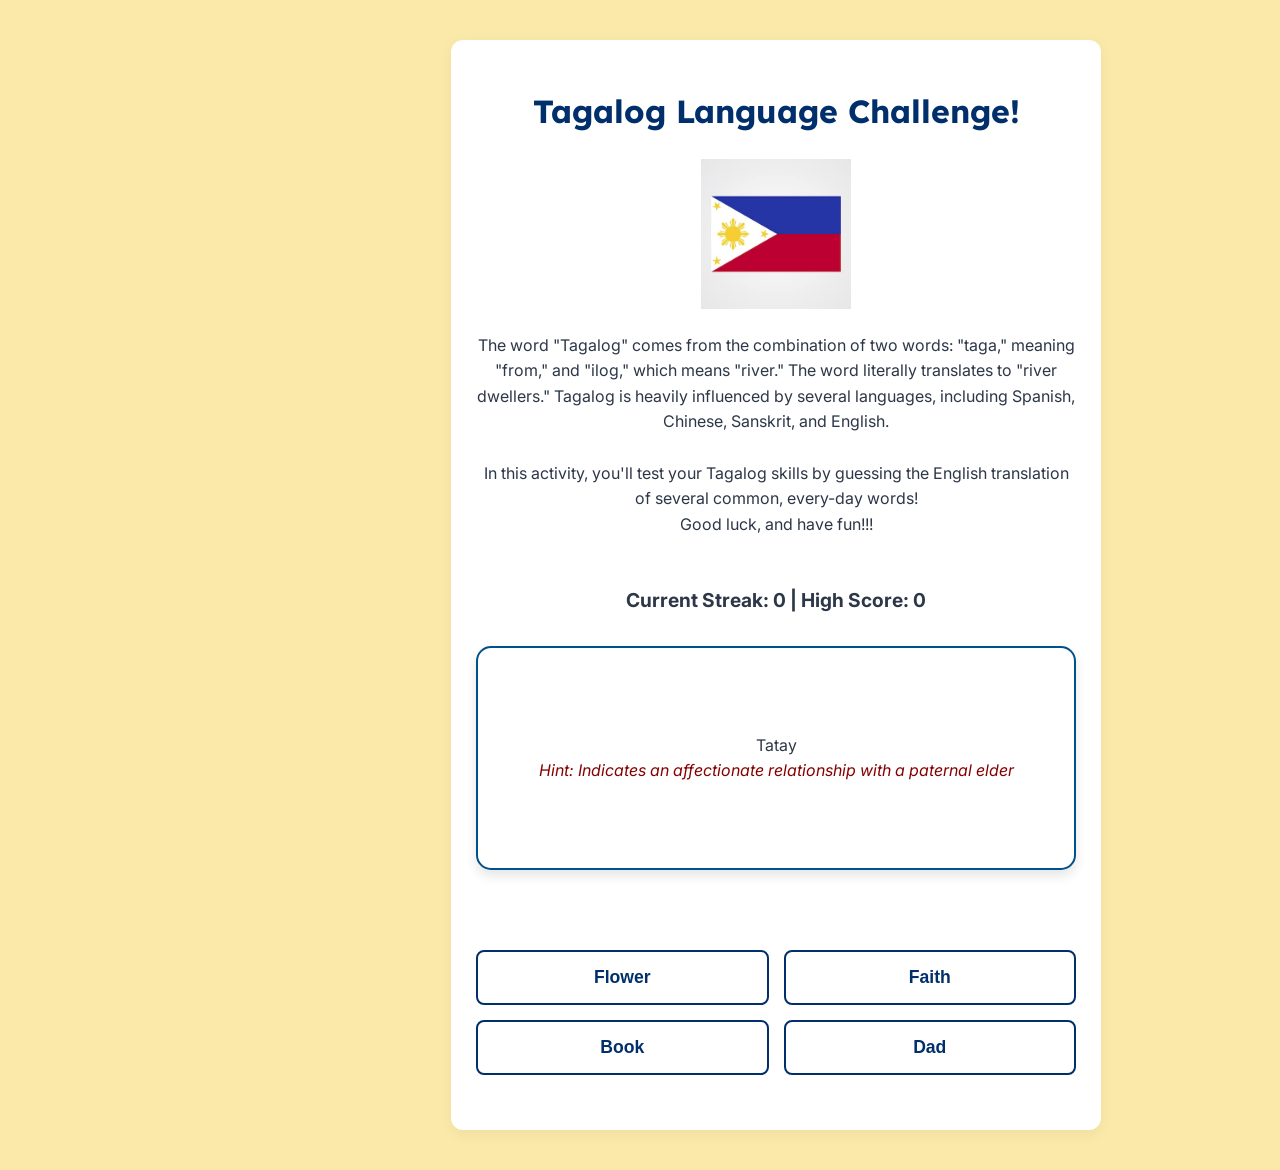
==== commit 7b1d32f8: "Add files via upload" ====
--- a/app.html
+++ b/app.html
@@ -16,7 +16,7 @@
         <a href="index.html">Home Page</a>
         <a href="resume.html">Resume</a>
         <a href="scratch.html">The Philippines</a>
-        <a href="#" class="active">Tagalog Language Challenge!</a>
+        <a href="app.html" class="active">Tagalog Language Challenge!</a>
     </div>
 
     <div class="app-container content-box">
--- a/custom.css
+++ b/custom.css
@@ -1,6 +1,9 @@
+/* ==========================================
+   GLOBAL RULES & TYPOGRAPHY
+   ========================================== */
 body {
     background-color: rgb(250, 233, 168) !important; /* Forces yellow across ALL pages */
-    margin: 50px;                                      /* Restores your original 50px side margins */
+    margin: 50px;                                      /* Base margin for standard pages */
     padding: 0;
 }
 
@@ -21,18 +24,22 @@
     color: #2d3748;
 }
 
-/* Content Containers */
+/* ==========================================
+   CONTENT CONTAINERS
+   ========================================== */
 .content-box {
     background-color: #ffffff;
     padding: 25px;
     border-radius: 12px;
-    margin: 30px auto;        /* Crucial: auto balances the sides to center the boxes! */
+    margin: 30px auto;        /* balances the sides to center the boxes! */
     box-shadow: 0 4px 15px rgba(0, 0, 0, 0.05); 
     max-width: 800px;
     width: 90%;                
 }
 
-/* App Styles */
+/* ==========================================
+   APP STYLES (TAGALOG CHALLENGE)
+   ========================================== */
 .app-container {
     max-width: 600px;
     margin: 40px auto;
@@ -125,7 +132,9 @@
     transition: width 0.3s ease;
 }
 
-/* Resume Styles */
+/* ==========================================
+   RESUME LAYOUT SPECIFICS
+   ========================================== */
 .resume-container {
     text-align: left;
     max-width: 800px;
@@ -180,7 +189,9 @@
     margin-top: 20px;
 }
 
-/* Home Page Styles */
+/* ==========================================
+   HOME PAGE STYLES
+   ========================================== */
 .home-container {
     max-width: 800px;
     margin: 40px auto;
@@ -247,6 +258,9 @@
     margin-bottom: 0;
 }
 
+/* ==========================================
+   NAVIGATION ELEMENT
+   ========================================== */
 .nav-menu {
     background-color: #002f6c;
     padding: 15px 10px;
@@ -287,7 +301,7 @@
     color: #ffffff;
 }
 
-/* sub-boxes */
+/* Navigation Sub-containers */
 .home-container3 {
     background-color: #9bcdff;    
     border: 2px solid #002f6c;    
@@ -354,7 +368,9 @@
     color: #ffffff !important;           
 }
 
-/* Photo Gallery */
+/* ==========================================
+   PHOTO & MEDIA GALLERY
+   ========================================== */
 .photo-gallery {
     display: flex;
     justify-content: center; 
@@ -380,7 +396,6 @@
     box-shadow: 0 8px 20px rgba(0, 0, 0, 0.12); 
 }
 
-/* Video Container */
 .video-container {
     display: flex;
     justify-content: center; 
@@ -395,7 +410,7 @@
     border: none;            
 }
 
-/* Back to Top */
+/* Back to Top link */
 a[href="#top"], 
 a[href="#"]:is(:link, :visited) {
     display: inline-block;
@@ -424,3 +439,43 @@
     box-shadow: 0 6px 15px rgba(0, 0, 0, 0.12);
 }
 
+/* ==========================================
+   START BOOTSTRAP RESUME TEMPLATE OVERRIDES
+   ========================================== */
+#sideNav {
+    background-color: #002f6c !important; /* Force side nav to deep navy blue */
+}
+
+.text-primary {
+    color: #002f6c !important; /* Force template elements to use deep navy blue */
+}
+
+.btn-outline-primary {
+    color: #002f6c !important;
+    border-color: #002f6c !important;
+}
+
+.btn-outline-primary:hover {
+    background-color: #002f6c !important;
+    color: #ffffff !important;
+}
+
+/* Fix structural templates sizing on desktop viewports */
+@media (min-width: 992px) {
+    body {
+        padding-left: 17rem !important; /* Makes clean space for the fixed left side menu */
+        margin: 0 !important;           /* Strips out the 50px global margin on desktop so layouts align flush */
+    }
+    .nav-menu {
+        display: none !important;       /* Hides the old horizontal navbar on template pages */
+    }
+}
+
+/* Fix for top nav overlap on smaller screens / mobile view */
+@media (max-width: 991.98px) {
+    body {
+        padding-top: 220px !important; /* Pushes the main text box safely down below the top banner */
+        margin: 20px !important;       /* Keeps a clean, small margin on the sides of mobile screens */
+    }
+}
+
